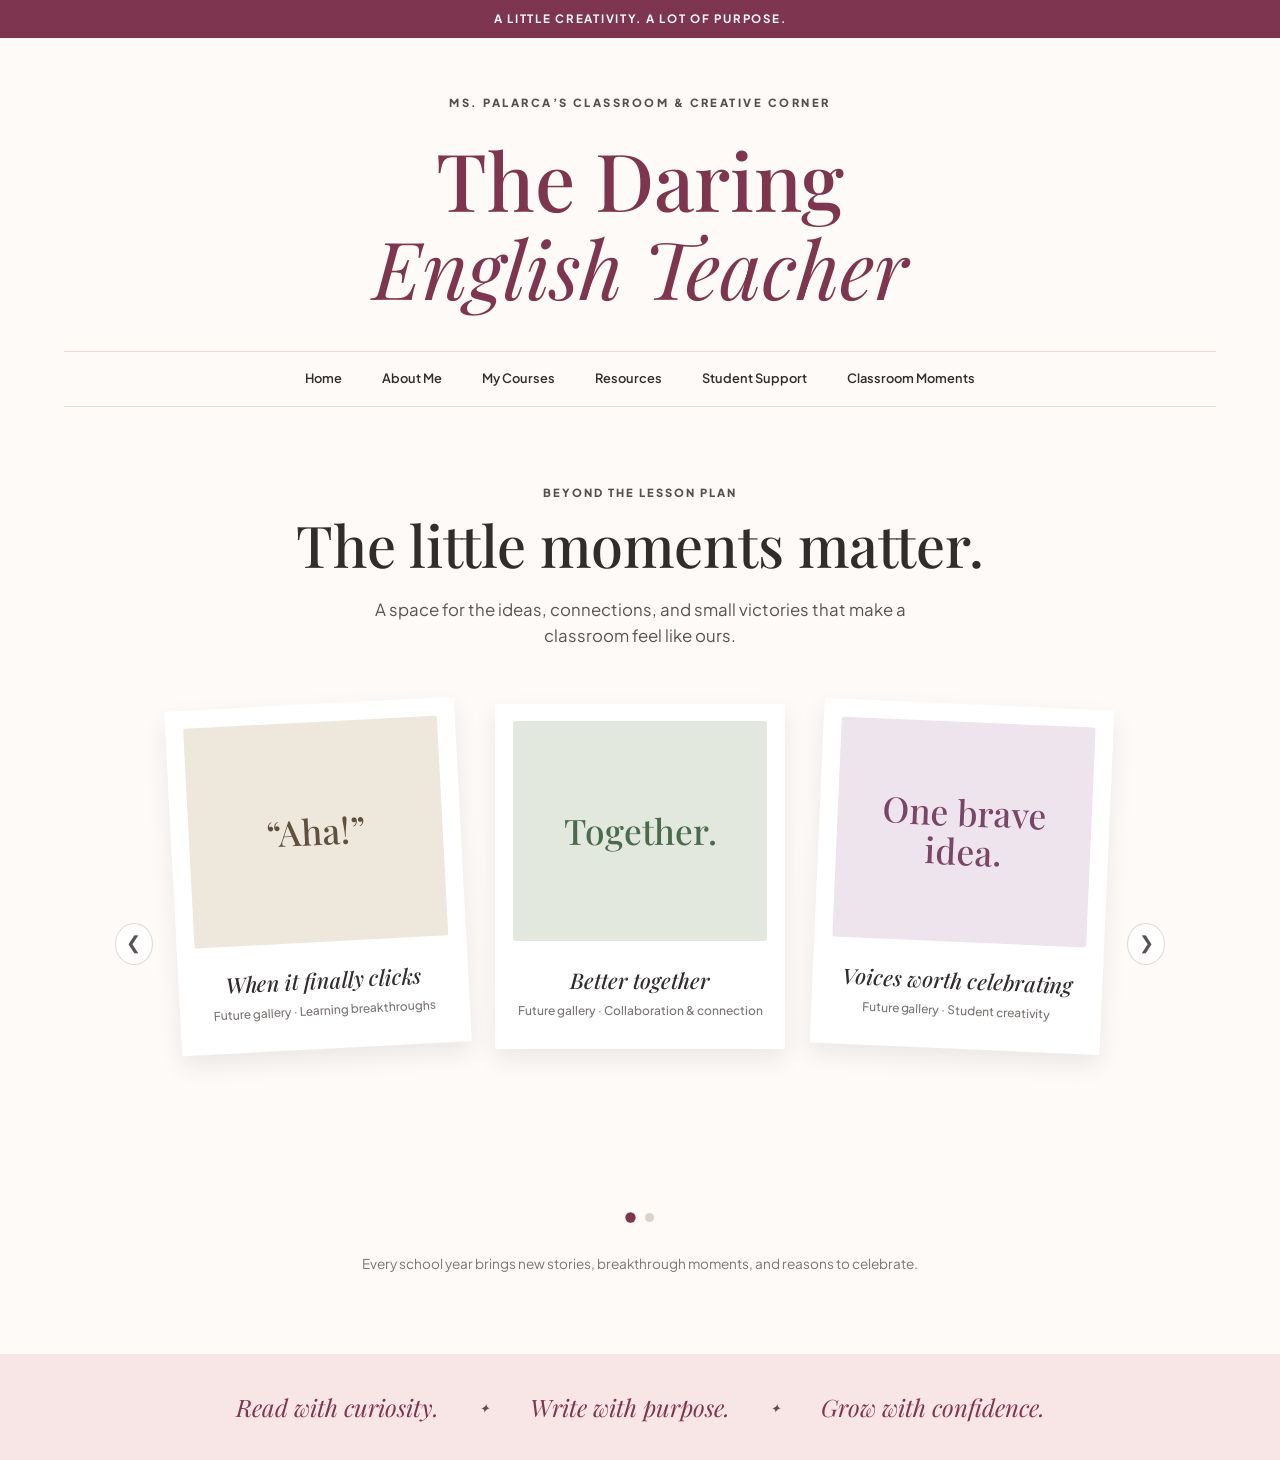
==== memories.html @ f61fdc71 "Complete classroom website release" ====
<!DOCTYPE html>
<html lang="en">
<head>
  <meta charset="UTF-8">
  <meta name="viewport" content="width=device-width, initial-scale=1.0">
  <title>Classroom Moments | Ms. Palarca's Classroom</title>
  
  <!-- Font Imports -->
  <link rel="preconnect" href="https://fonts.googleapis.com">
  <link rel="preconnect" href="https://fonts.gstatic.com" crossorigin>
  <link href="https://fonts.googleapis.com/css2?family=Playfair+Display:ital,wght@0,400..900;1,400..900&family=Plus+Jakarta+Sans:ital,wght@0,200..800;1,200..800&display=swap" rel="stylesheet">
  
  <link rel="stylesheet" href="style.css">
</head>
<body>

  <!-- Top Announcement Bar -->
  <div class="announcement-bar">
    A LITTLE CREATIVITY. A LOT OF PURPOSE.
  </div>

  <!-- Header & Navigation -->
  <header class="header">
    <div class="classroom-tag">MS. PALARCA’S CLASSROOM & CREATIVE CORNER</div>
    <h1 class="main-title">
      <a href="index.html" class="title-link">
        The Daring <br>
        <span class="italic-title">English Teacher</span>
      </a>
    </h1>
    
    <nav class="navigation">
      <a href="index.html">Home</a>
      <a href="about.html">About Me</a>
      <a href="courses.html">My Courses</a>
      <a href="resources.html">Resources</a>
      <a href="support.html">Student Support</a>
      <a href="memories.html" class="active">Classroom Moments</a>
    </nav>
  </header>

  <!-- Moments Main Section -->
  <main class="moments-container">
    <div class="moments-header">
      <span class="sub-label">BEYOND THE LESSON PLAN</span>
      <h2 class="moments-headline">The little moments matter.</h2>
      <p class="moments-description">
        A space for the ideas, connections, and small victories that make a classroom feel like ours.
      </p>
    </div>

    <!-- Slideshow Wrapper -->
    <div class="carousel-container" id="carouselWrapper">
      <button type="button" class="carousel-arrow prev" onclick="moveSlide(-1)" aria-label="Previous slide">&#10094;</button>

      <div class="slides-viewport">
        
        <!-- Slide 1: Original 3 Polaroids -->
        <div class="slide-group active">
          <!-- Polaroid 1 -->
          <div class="polaroid-card tilt-left">
            <div class="polaroid-inner-frame bg-tan">
              <span class="polaroid-text">“Aha!”</span>
              <!-- When using real photos, replace text with: <img src="images/moment1.jpg" alt="Breakthrough moment" class="polaroid-photo"> -->
            </div>
            <h3 class="polaroid-title">When it finally clicks</h3>
            <p class="polaroid-caption">Future gallery &middot; Learning breakthroughs</p>
          </div>

          <!-- Polaroid 2 -->
          <div class="polaroid-card tilt-straight">
            <div class="polaroid-inner-frame bg-sage">
              <span class="polaroid-text">Together.</span>
            </div>
            <h3 class="polaroid-title">Better together</h3>
            <p class="polaroid-caption">Future gallery &middot; Collaboration & connection</p>
          </div>

          <!-- Polaroid 3 -->
          <div class="polaroid-card tilt-right">
            <div class="polaroid-inner-frame bg-lavender">
              <span class="polaroid-text">One brave idea.</span>
            </div>
            <h3 class="polaroid-title">Voices worth celebrating</h3>
            <p class="polaroid-caption">Future gallery &middot; Student creativity</p>
          </div>
        </div>

        <!-- Slide 2: Second Set of Moments -->
        <div class="slide-group">
          <!-- Polaroid 4 -->
          <div class="polaroid-card tilt-left">
            <div class="polaroid-inner-frame bg-blush">
              <span class="polaroid-text">Curious.</span>
            </div>
            <h3 class="polaroid-title">Deep reading</h3>
            <p class="polaroid-caption">Future gallery &middot; Critical analysis</p>
          </div>

          <!-- Polaroid 5 -->
          <div class="polaroid-card tilt-straight">
            <div class="polaroid-inner-frame bg-cream">
              <span class="polaroid-text">Ink & flow.</span>
            </div>
            <h3 class="polaroid-title">Drafting days</h3>
            <p class="polaroid-caption">Future gallery &middot; Writing workshops</p>
          </div>

          <!-- Polaroid 6 -->
          <div class="polaroid-card tilt-right">
            <div class="polaroid-inner-frame bg-sage">
              <span class="polaroid-text">Smiles.</span>
            </div>
            <h3 class="polaroid-title">Everyday joy</h3>
            <p class="polaroid-caption">Future gallery &middot; Room 204 community</p>
          </div>
        </div>

      </div>

      <button type="button" class="carousel-arrow next" onclick="moveSlide(1)" aria-label="Next slide">&#10095;</button>
    </div>

    <!-- Navigation Dots -->
    <div class="carousel-dots">
      <span class="dot active" onclick="jumpToSlide(0)"></span>
      <span class="dot" onclick="jumpToSlide(1)"></span>
    </div>

    <p class="moments-footer-note">
      Every school year brings new stories, breakthrough moments, and reasons to celebrate.
    </p>
  </main>

  <!-- Grounding Theme Footer Strip -->
  <div class="philosophy-strip">
    <span>Read with curiosity.</span>
    <span class="spark">&#10022;</span>
    <span>Write with purpose.</span>
    <span class="spark">&#10022;</span>
    <span>Grow with confidence.</span>
  </div>

  <!-- Slideshow Script (Auto-cycles every 5 seconds) -->
  <script>
    let currentSlide = 0;
    const slides = document.querySelectorAll('.slide-group');
    const dots = document.querySelectorAll('.dot');
    let autoPlayTimer;

    function showSlide(index) {
      if (index >= slides.length) currentSlide = 0;
      else if (index < 0) currentSlide = slides.length - 1;
      else currentSlide = index;

      slides.forEach((s, i) => s.classList.toggle('active', i === currentSlide));
      dots.forEach((d, i) => d.classList.toggle('active', i === currentSlide));
    }

    function moveSlide(direction) {
      showSlide(currentSlide + direction);
      resetAutoPlay();
    }

    function jumpToSlide(index) {
      showSlide(index);
      resetAutoPlay();
    }

    function startAutoPlay() {
      autoPlayTimer = setInterval(() => {
        showSlide(currentSlide + 1);
      }, 5000); // 5000 ms = 5 seconds
    }

    function resetAutoPlay() {
      clearInterval(autoPlayTimer);
      startAutoPlay();
    }

    // Pause on hover so users can inspect photos without it jumping
    const wrapper = document.getElementById('carouselWrapper');
    wrapper.addEventListener('mouseenter', () => clearInterval(autoPlayTimer));
    wrapper.addEventListener('mouseleave', () => startAutoPlay());

    // Start on load
    startAutoPlay();
  </script>

</body>
</html>
---- style.css ----
/* Color and Type Foundations */
:root {
  --color-bg: #fdfaf7;           /* Warm, organic off-white */
  --color-accent: #7e354f;       /* Deep Plum/Burgundy */
  --color-accent-hover: #5d2438;
  --color-text-main: #302d2c;    /* Deep charcoal */
  --color-text-sub: #54504d;     /* Muted secondary charcoal */
  --color-border: #ebdcd5;       /* Earthy natural division lines */
  --color-strip-bg: #f8e5e6;     /* Pale blush footer stripe */
  
  --font-serif: 'Playfair Display', Georgia, serif;
  --font-sans: 'Plus Jakarta Sans', system-ui, sans-serif;
}

/* Base Restructuring */
* {
  margin: 0;
  padding: 0;
  box-sizing: border-box;
}

body {
  background-color: var(--color-bg);
  color: var(--color-text-main);
  font-family: var(--font-sans);
  overflow-x: hidden;
  line-height: 1.5;
}

/* Announcement Header */
.announcement-bar {
  background-color: var(--color-accent);
  color: var(--color-bg);
  text-align: center;
  font-size: 0.72rem;
  font-weight: 700;
  letter-spacing: 0.15em;
  padding: 0.65rem 1rem;
}

/* Typography and Navigation Core */
.header {
  text-align: center;
  padding: 3.5rem 1.5rem 0rem 1.5rem;
  max-width: 1200px;
  margin: 0 auto;
}

.classroom-tag {
  font-size: 0.7rem;
  font-weight: 800;
  letter-spacing: 0.22em;
  color: var(--color-text-sub);
  margin-bottom: 1.5rem;
  text-transform: uppercase;
}

.main-title {
  font-family: var(--font-serif);
  font-size: 5rem;
  font-weight: 500;
  line-height: 1.1;
  color: var(--color-accent);
  margin-bottom: 2.5rem;
}

.title-link {
  text-decoration: none;
  color: inherit;
}

.italic-title {
  font-style: italic;
  font-weight: 400;
}

/* Elegant Center borders navigation */
.navigation {
  display: flex;
  justify-content: center;
  gap: 2.5rem;
  border-top: 1px solid var(--color-border);
  border-bottom: 1px solid var(--color-border);
  padding: 1.1rem 0;
  margin-top: 2rem;
  flex-wrap: wrap;
}

.navigation a {
  text-decoration: none;
  color: var(--color-text-main);
  font-weight: 600;
  font-size: 0.8rem;
  transition: color 0.2s ease;
}

.navigation a:hover {
  color: var(--color-accent);
}

/* Split content area */
.hero-container {
  max-width: 1200px;
  margin: 0 auto;
  padding: 5rem 2.5rem;
}

.hero-grid {
  display: grid;
  grid-template-columns: 1fr 1.1fr;
  align-items: center;
  gap: 4rem;
}

/* Hero Content Typography */
.hero-text {
  display: flex;
  flex-direction: column;
  justify-content: center;
}

.sub-label {
  font-size: 0.7rem;
  font-weight: 800;
  letter-spacing: 0.18em;
  color: var(--color-text-sub);
  margin-bottom: 1.8rem;
}

.hero-headline {
  font-family: var(--font-serif);
  font-size: 4.2rem;
  line-height: 1.08;
  color: var(--color-text-main);
  font-weight: 600;
  margin-bottom: 1.8rem;
}

.italic-highlight {
  color: var(--color-accent);
  font-style: italic;
  font-weight: 400;
}

.hero-description {
  color: var(--color-text-sub);
  font-size: 1.05rem;
  max-width: 440px;
  margin-bottom: 2.5rem;
  line-height: 1.6;
}

/* Action Button */
.btn-resource {
  display: inline-block;
  align-self: flex-start;
  background-color: var(--color-accent);
  color: var(--color-bg);
  text-decoration: none;
  font-weight: 600;
  font-size: 0.85rem;
  padding: 0.95rem 1.6rem;
  border-radius: 4px;
  transition: background-color 0.2s ease, transform 0.1s ease;
}

.btn-resource:hover {
  background-color: var(--color-accent-hover);
  transform: translateY(-1px);
}

/* Whimsical Image Styling */
.hero-illustration {
  display: flex;
  justify-content: center;
  align-items: center;
  position: relative;
}

.fallback-graphic-image {
  max-width: 100%;
  height: auto;
  object-fit: contain;
}

/* Footer Accent Band */
.philosophy-strip {
  background-color: var(--color-strip-bg);
  color: var(--color-accent);
  font-family: var(--font-serif);
  font-size: 1.5rem;
  font-style: italic;
  display: flex;
  justify-content: center;
  align-items: center;
  gap: 2.5rem;
  padding: 2.2rem 1.5rem;
  width: 100%;
  margin-top: auto;
}

.spark {
  font-size: 0.8rem;
  color: var(--color-text-main);
  opacity: 0.8;
}

/* Tablet & Mobile Responsiveness */
@media (max-width: 900px) {
  .hero-grid {
    grid-template-columns: 1fr;
    gap: 3rem;
  }
  
  .hero-text {
    align-items: center;
    text-align: center;
  }
  
  .hero-description {
    margin: 0 auto 2.5rem auto;
  }
  
  .btn-resource {
    align-self: center;
  }
  
  .main-title {
    font-size: 3.5rem;
  }
  
  .hero-headline {
    font-size: 3rem;
  }
}

@media (max-width: 600px) {
  .navigation {
    flex-direction: column;
    gap: 1.2rem;
    align-items: center;
  }
  
  .philosophy-strip {
    flex-direction: column;
    gap: 0.8rem;
    font-size: 1.2rem;
  }
  
  .spark {
    display: none;
  }
}
/* =========================================
   About Me Page Styles
========================================= */

.about-container {
  max-width: 1100px;
  margin: 0 auto;
  padding: 5rem 2rem 6rem;
}

.about-grid {
  display: grid;
  grid-template-columns: 360px 1fr;
  gap: 5rem;
  align-items: center;
}

/* Arch Card on Left */
.about-visual {
  display: flex;
  flex-direction: column;
  align-items: center;
  text-align: center;
}

.arch-card {
  width: 100%;
  max-width: 320px;
  height: 380px;
  background-color: #e2e7df; /* Soft sage green from design */
  border-radius: 160px 160px 12px 12px;
  display: flex;
  align-items: center;
  justify-content: center;
  overflow: hidden;
  box-shadow: 0 8px 24px rgba(0, 0, 0, 0.04);
}

.monogram {
  font-family: var(--font-serif);
  font-size: 5.5rem;
  color: #63755c; /* Muted forest green */
  font-weight: 500;
  letter-spacing: -0.02em;
  user-select: none;
}

/* When she is ready to add a real photo, this style formats it into the arch */
.arch-photo {
  width: 100%;
  height: 100%;
  object-fit: cover;
}

.arch-caption {
  margin-top: 1.5rem;
  font-family: var(--font-serif);
  font-style: italic;
  font-size: 1.25rem;
  color: #5c4b4a;
}

/* About Text Typography */
.about-headline {
  font-family: var(--font-serif);
  font-size: 3.2rem;
  line-height: 1.15;
  color: var(--color-text-main);
  font-weight: 600;
  margin-bottom: 2rem;
}

.bio-paragraph {
  color: #4a4543;
  font-size: 1.05rem;
  line-height: 1.7;
  margin-bottom: 1.3rem;
  max-width: 580px;
}

/* Closing Signoff */
.signoff {
  margin-top: 2.2rem;
  font-family: var(--font-serif);
  font-style: italic;
  font-size: 1.6rem;
  line-height: 1.35;
  color: var(--color-accent);
}

.signoff-name {
  font-style: normal;
  font-weight: 600;
}

/* Responsive adjustments */
@media (max-width: 860px) {
  .about-grid {
    grid-template-columns: 1fr;
    gap: 3.5rem;
  }

  .about-visual {
    order: -1;
  }

  .about-text {
    text-align: center;
  }

  .bio-paragraph {
    margin-left: auto;
    margin-right: auto;
  }

  .about-headline {
    font-size: 2.5rem;
  }
}

/* =========================================
   Courses Page Styles
========================================= */

.courses-container {
  max-width: 1100px;
  margin: 0 auto;
  padding: 4rem 2rem 6rem;
}

.courses-header {
  margin-bottom: 2.5rem;
}

.courses-headline {
  font-family: var(--font-serif);
  font-size: 3.5rem;
  line-height: 1.15;
  color: var(--color-text-main);
  font-weight: 500;
  margin-top: 0.5rem;
}

/* Two-column Card Grid */
.courses-grid {
  display: grid;
  grid-template-columns: repeat(2, 1fr);
  gap: 2.5rem;
  align-items: stretch;
}

/* Base Course Card */
.course-card {
  background-color: #fcf9f5;
  padding: 2.5rem 2.2rem;
  border-radius: 2px;
  box-shadow: 0 4px 18px rgba(0, 0, 0, 0.03);
  display: flex;
  flex-direction: column;
}

/* Top Border Variations */
.card-burgundy {
  border-top: 5px solid #a65b6f; /* Plum / Burgundy top strip */
}

.card-sage {
  border-top: 5px solid #82957b; /* Sage green top strip */
}

.course-eyebrow {
  font-size: 0.68rem;
  font-weight: 700;
  letter-spacing: 0.16em;
  color: #635f5c;
  text-transform: uppercase;
  margin-bottom: 1.25rem;
  display: inline-block;
}

.course-title {
  font-family: var(--font-serif);
  font-size: 2.1rem;
  line-height: 1.2;
  color: var(--color-text-main);
  font-weight: 600;
  margin-bottom: 1.1rem;
}

.course-summary {
  font-size: 0.98rem;
  line-height: 1.6;
  color: #4f4b48;
  margin-bottom: 1.5rem;
}

/* Bullet Points */
.course-bullets {
  list-style-type: disc;
  margin-left: 1.2rem;
  margin-bottom: 2.5rem;
  color: #4f4b48;
  font-size: 0.92rem;
  line-height: 1.8;
}

.course-bullets li {
  padding-left: 0.2rem;
}

/* Footer Link with Underline */
.course-link {
  margin-top: auto;
  align-self: flex-start;
  font-size: 0.88rem;
  font-weight: 600;
  color: #8c3b52;
  text-decoration: underline;
  text-underline-offset: 4px;
  transition: opacity 0.2s ease;
}

.course-link:hover {
  opacity: 0.8;
}

/* Responsive adjustments */
@media (max-width: 820px) {
  .courses-grid {
    grid-template-columns: 1fr;
    gap: 2rem;
  }

  .courses-headline {
    font-size: 2.6rem;
  }
}

/* =========================================
   Resources Page Styles
========================================= */

.resources-container {
  max-width: 1100px;
  margin: 0 auto;
  padding: 4.5rem 2rem 8rem;
}

.resources-header-row {
  display: flex;
  justify-content: space-between;
  align-items: flex-end;
  margin-bottom: 3.5rem;
  gap: 1.5rem;
}

.resources-headline {
  font-family: var(--font-serif);
  font-size: 3.5rem;
  line-height: 1.15;
  color: var(--color-text-main);
  font-weight: 500;
  margin-top: 0.5rem;
}

.resources-subtext {
  font-size: 0.72rem;
  font-weight: 700;
  letter-spacing: 0.16em;
  color: #7a7572;
  white-space: nowrap;
  padding-bottom: 0.6rem;
}

/* 3-Column Resource Cards */
.resource-cards-grid {
  display: grid;
  grid-template-columns: repeat(3, 1fr);
  gap: 2rem;
}

.resource-card {
  background-color: #fdfaf7;
  border: 1px solid #e5ded7;
  padding: 2.8rem 2.2rem 2.4rem;
  display: flex;
  flex-direction: column;
  transition: transform 0.2s ease, box-shadow 0.2s ease;
}

.resource-card:hover {
  transform: translateY(-2px);
  box-shadow: 0 6px 18px rgba(0, 0, 0, 0.04);
}

.resource-number {
  font-family: var(--font-serif);
  font-size: 2rem;
  font-style: italic;
  color: #a65b6f; /* Burgundy / plum accent */
  font-weight: 400;
  margin-bottom: 1.4rem;
}

.resource-card-title {
  font-family: var(--font-serif);
  font-size: 1.7rem;
  line-height: 1.25;
  color: var(--color-text-main);
  font-weight: 600;
  margin-bottom: 1.25rem;
}

.resource-card-desc {
  font-size: 0.92rem;
  line-height: 1.65;
  color: #595350;
  margin-bottom: 2.5rem;
}

.resource-card-link {
  margin-top: auto;
  align-self: flex-start;
  font-size: 0.85rem;
  font-weight: 600;
  color: #8c3b52;
  text-decoration: underline;
  text-underline-offset: 4px;
}

/* Responsive adjustments */
@media (max-width: 900px) {
  .resource-cards-grid {
    grid-template-columns: 1fr;
    gap: 1.5rem;
  }

  .resources-header-row {
    flex-direction: column;
    align-items: flex-start;
    gap: 0.5rem;
  }

  .resources-headline {
    font-size: 2.6rem;
  }
}

/* =========================================
   Resource Card Button & Modal Styles
========================================= */

/* Make button look like our previous underlined link */
button.resource-card-link {
  background: none;
  border: none;
  padding: 0;
  font-family: inherit;
  font-size: 0.85rem;
  font-weight: 600;
  color: #8c3b52;
  text-decoration: underline;
  text-underline-offset: 4px;
  cursor: pointer;
  align-self: flex-start;
  margin-top: auto;
}

button.resource-card-link:hover {
  color: #5d2438;
}

/* Modal Dim Backdrop */
.modal-overlay {
  position: fixed;
  inset: 0;
  background-color: rgba(30, 25, 25, 0.45);
  backdrop-filter: blur(2px);
  display: flex;
  align-items: center;
  justify-content: center;
  z-index: 9999;
  opacity: 0;
  pointer-events: none;
  transition: opacity 0.25s ease;
  padding: 1.5rem;
}

.modal-overlay.active {
  opacity: 1;
  pointer-events: auto;
}

/* Modal Popup Window */
.modal-card {
  position: relative;
  background-color: #ffffff;
  width: 100%;
  max-width: 580px;
  padding: 3rem 2.8rem 2.8rem;
  border-radius: 8px;
  box-shadow: 0 16px 40px rgba(0, 0, 0, 0.16);
  transform: translateY(12px);
  transition: transform 0.25s ease;
}

.modal-overlay.active .modal-card {
  transform: translateY(0);
}

/* Modal Close "X" Button */
.modal-close {
  position: absolute;
  top: 1.5rem;
  right: 1.5rem;
  background: none;
  border: none;
  font-size: 1.5rem;
  line-height: 1;
  color: #595350;
  cursor: pointer;
  transition: color 0.15s ease;
}

.modal-close:hover {
  color: #a65b6f;
}

/* Modal Typography */
.modal-label {
  display: block;
  font-size: 0.65rem;
  font-weight: 800;
  letter-spacing: 0.18em;
  color: #635f5c;
  text-transform: uppercase;
  margin-bottom: 1rem;
}

.modal-title {
  font-family: var(--font-serif);
  font-size: 2.2rem;
  line-height: 1.2;
  color: var(--color-text-main);
  font-weight: 500;
  margin-bottom: 1.8rem;
}

.modal-bullets {
  list-style-type: disc;
  margin-left: 1.4rem;
  color: #4a4d47;
  font-size: 0.95rem;
  line-height: 1.75;
}

.modal-bullets li {
  margin-bottom: 0.75rem;
  padding-left: 0.3rem;
}

.modal-bullets strong {
  color: #242220;
}

@media (max-width: 600px) {
  .modal-card {
    padding: 2.2rem 1.6rem 2rem;
  }
  .modal-title {
    font-size: 1.75rem;
  }
}

/* =========================================
   Student Support Page Styles
========================================= */

.support-page-container {
  max-width: 1100px;
  margin: 0 auto;
  padding: 5rem 2rem 8rem;
}

/* Sage Green Card Container */
.support-banner {
  background-color: #e2e7df; /* Sage background */
  padding: 4rem 3.5rem;
  display: grid;
  grid-template-columns: 1fr 1.25fr;
  gap: 4rem;
  align-items: center;
  border-radius: 2px;
  box-shadow: 0 4px 20px rgba(0, 0, 0, 0.03);
}

.banner-label {
  color: #5c6358;
}

.support-banner-heading {
  font-family: var(--font-serif);
  font-size: 3rem;
  line-height: 1.15;
  color: var(--color-text-main);
  font-weight: 500;
  margin-top: 0.6rem;
  margin-bottom: 1.4rem;
}

.support-banner-desc {
  font-size: 0.98rem;
  line-height: 1.65;
  color: #4a4d47;
  max-width: 400px;
}

/* Accordion Rows */
.faq-accordion {
  border-bottom: 1px solid #cad2c6;
  padding: 1.15rem 0;
}

.faq-accordion:first-child {
  border-top: 1px solid #cad2c6;
}

.faq-accordion summary {
  list-style: none;
  font-weight: 600;
  font-size: 1rem;
  color: #2e302c;
  cursor: pointer;
  display: flex;
  align-items: center;
  gap: 0.75rem;
}

.faq-accordion summary::-webkit-details-marker {
  display: none;
}

.faq-accordion summary::before {
  content: "▶";
  font-size: 0.68rem;
  color: #2e302c;
  transition: transform 0.2s ease;
}

.faq-accordion[open] summary::before {
  transform: rotate(90deg);
}

.faq-content {
  padding-top: 0.85rem;
  padding-left: 1.45rem;
  font-size: 0.92rem;
  line-height: 1.65;
  color: #4a4d47;
}

/* Tablet & Mobile Responsiveness */
@media (max-width: 900px) {
  .support-page-container {
    padding: 3rem 1.5rem 6rem;
  }

  .support-banner {
    grid-template-columns: 1fr;
    gap: 2.5rem;
    padding: 2.5rem 1.8rem;
  }

  .support-banner-heading {
    font-size: 2.3rem;
  }
}

/* =========================================
   Classroom Moments (Polaroid Slideshow)
========================================= */

.moments-container {
  max-width: 1200px;
  margin: 0 auto;
  padding: 4.5rem 2rem 5rem;
  text-align: center;
}

.moments-header {
  margin-bottom: 3.5rem;
}

.moments-headline {
  font-family: var(--font-serif);
  font-size: 3.6rem;
  line-height: 1.15;
  color: var(--color-text-main);
  font-weight: 500;
  margin-top: 0.5rem;
  margin-bottom: 1.25rem;
}

.moments-description {
  font-size: 1.05rem;
  color: #595350;
  max-width: 600px;
  margin: 0 auto;
}

/* Slideshow Container */
.carousel-container {
  position: relative;
  max-width: 1050px;
  margin: 0 auto;
  display: flex;
  align-items: center;
  justify-content: center;
}

.slides-viewport {
  position: relative;
  width: 100%;
  min-height: 480px;
}

/* Each Slide Group contains 3 polaroids */
.slide-group {
  position: absolute;
  top: 0;
  left: 0;
  width: 100%;
  display: flex;
  justify-content: center;
  align-items: center;
  gap: 2rem;
  opacity: 0;
  pointer-events: none;
  transform: translateY(10px);
  transition: opacity 0.6s ease, transform 0.6s ease;
}

.slide-group.active {
  position: relative;
  opacity: 1;
  pointer-events: auto;
  transform: translateY(0);
}

/* Polaroid Card Layout */
.polaroid-card {
  background-color: #ffffff;
  padding: 1.1rem 1.1rem 1.8rem 1.1rem;
  box-shadow: 0 10px 24px rgba(0, 0, 0, 0.08);
  border-radius: 2px;
  width: 290px;
  display: flex;
  flex-direction: column;
  transition: transform 0.3s ease, box-shadow 0.3s ease;
}

.polaroid-card:hover {
  box-shadow: 0 16px 32px rgba(0, 0, 0, 0.12);
  z-index: 10;
}

/* Authentic Polaroid Tilts */
.tilt-left {
  transform: rotate(-3deg);
}
.tilt-straight {
  transform: rotate(0deg);
}
.tilt-right {
  transform: rotate(2.5deg);
}

.polaroid-card:hover {
  transform: translateY(-6px) scale(1.02);
}

/* Photo Inner Box */
.polaroid-inner-frame {
  width: 100%;
  height: 220px;
  display: flex;
  align-items: center;
  justify-content: center;
  overflow: hidden;
  border-radius: 2px;
  margin-bottom: 1.4rem;
}

.polaroid-text {
  font-family: var(--font-serif);
  font-size: 2.2rem;
  line-height: 1.1;
  font-weight: 500;
  padding: 1rem;
}

/* Pastels matching design */
.bg-tan {
  background-color: #eee7dc;
  color: #5e503f;
}
.bg-sage {
  background-color: #e2e8dd;
  color: #4b6b4e;
}
.bg-lavender {
  background-color: #ede4ed;
  color: #7a4666;
}
.bg-blush {
  background-color: #f7e4e6;
  color: #8c3b52;
}
.bg-cream {
  background-color: #f6efe2;
  color: #6d5b40;
}

.polaroid-photo {
  width: 100%;
  height: 100%;
  object-fit: cover;
}

.polaroid-title {
  font-family: var(--font-serif);
  font-style: italic;
  font-size: 1.35rem;
  color: var(--color-text-main);
  font-weight: 500;
  margin-bottom: 0.35rem;
}

.polaroid-caption {
  font-size: 0.75rem;
  color: #7a7572;
  font-weight: 500;
}

/* Carousel Control Arrows */
.carousel-arrow {
  background-color: #ffffff;
  border: 1px solid #e0d7cf;
  color: #595350;
  font-size: 1.1rem;
  width: 42px;
  height: 42px;
  border-radius: 50%;
  cursor: pointer;
  display: flex;
  align-items: center;
  justify-content: center;
  transition: all 0.2s ease;
  z-index: 20;
}

.carousel-arrow:hover {
  background-color: var(--color-accent);
  color: #ffffff;
  border-color: var(--color-accent);
}

.carousel-arrow.prev {
  margin-right: 1rem;
}
.carousel-arrow.next {
  margin-left: 1rem;
}

/* Carousel Dots Indicator */
.carousel-dots {
  display: flex;
  justify-content: center;
  gap: 0.6rem;
  margin-top: 1.8rem;
}

.dot {
  width: 9px;
  height: 9px;
  background-color: #dbd2cb;
  border-radius: 50%;
  cursor: pointer;
  transition: background-color 0.2s ease;
}

.dot.active {
  background-color: var(--color-accent);
  transform: scale(1.15);
}

.moments-footer-note {
  font-size: 0.85rem;
  color: #7a7572;
  margin-top: 2rem;
}

/* Mobile & Tablet Responsiveness */
@media (max-width: 960px) {
  .slide-group {
    flex-direction: column;
    gap: 1.5rem;
  }
  .slides-viewport {
    min-height: auto;
  }
  .polaroid-card {
    transform: none !important;
  }
}
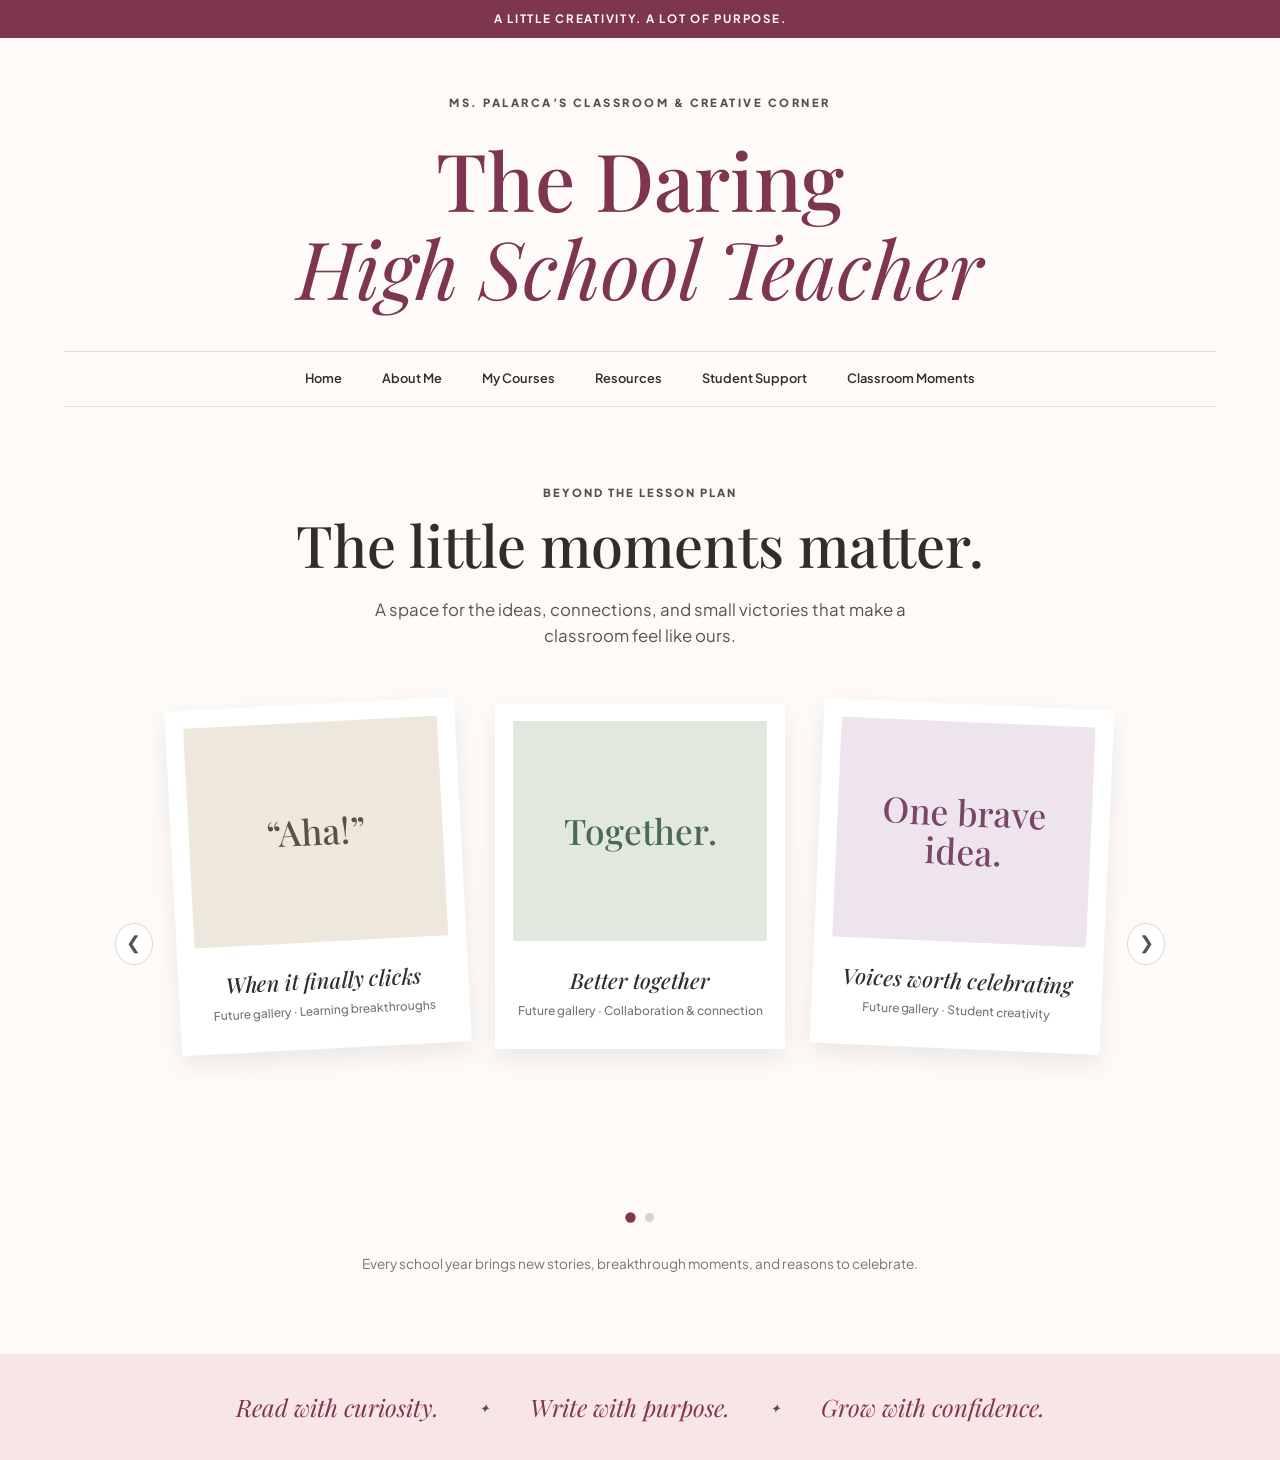
==== commit c7416091: "Change title from 'English Teacher' to 'High School Teacher'" ====
--- a/memories.html
+++ b/memories.html
@@ -25,7 +25,7 @@
     <h1 class="main-title">
       <a href="index.html" class="title-link">
         The Daring <br>
-        <span class="italic-title">English Teacher</span>
+        <span class="italic-title">High School Teacher</span>
       </a>
     </h1>
     
@@ -188,4 +188,4 @@
   </script>
 
 </body>
-</html>+</html>
